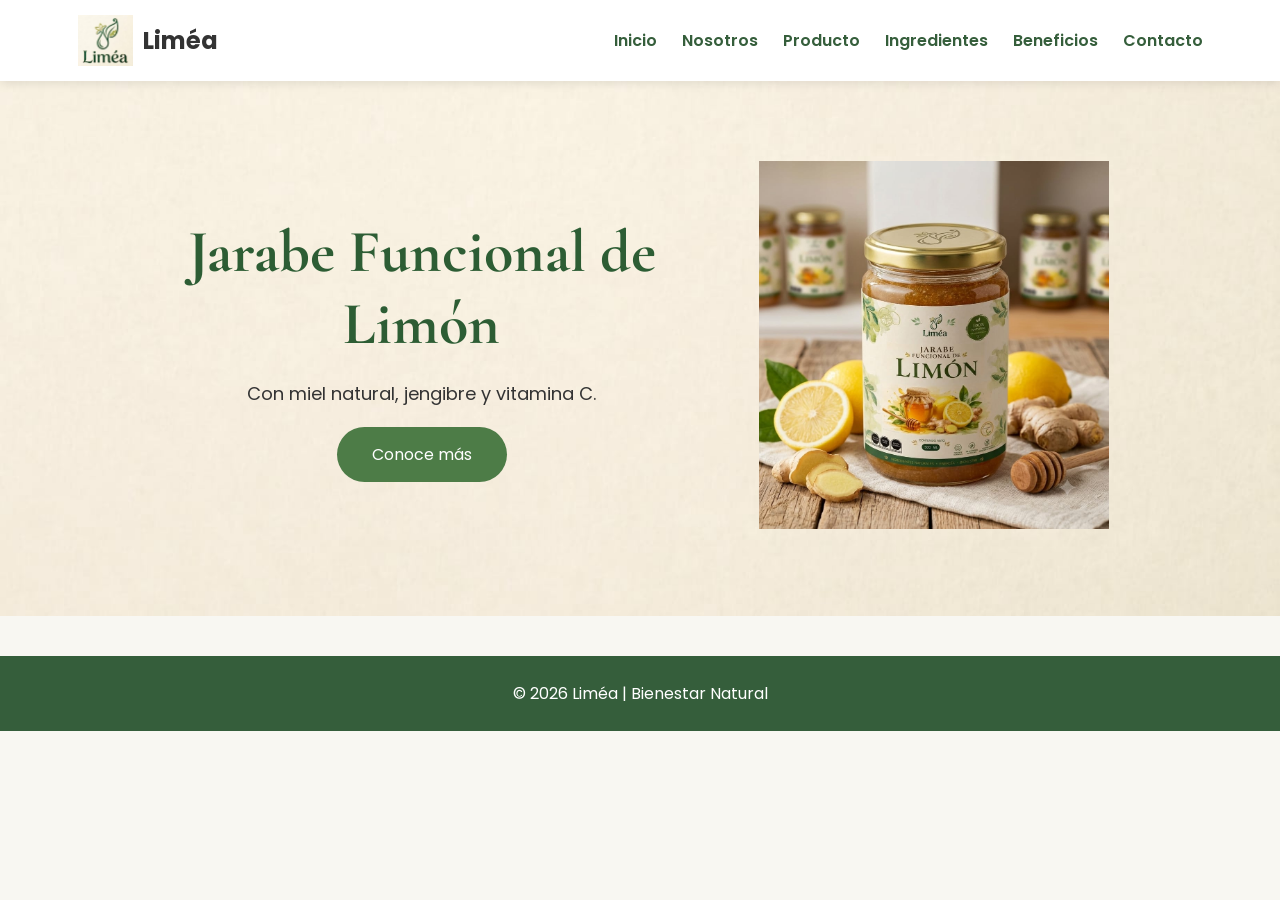
==== index.html @ 43822398 "Add files via upload" ====
<!DOCTYPE html>
<html lang="es">

<head>

<meta charset="UTF-8">
<meta name="viewport" content="width=device-width, initial-scale=1.0">

<title>Liméa | Bienvenido</title>

<link rel="stylesheet" href="style.css">

<link href="https://fonts.googleapis.com/css2?family=Poppins:wght@300;400;600&family=Cormorant+Garamond:wght@700&display=swap" rel="stylesheet">

</head>
<body>

<header>

<nav>

<div class="logo">

<img src="img/logo.jpeg" alt="Logo Liméa">

<h2>Liméa</h2>

</div>
<div class="menu-icon" onclick="toggleMenu()">
&#9776;
</div>
<ul>

<li><a href="index.html">Inicio</a></li>

<li><a href="nosotros.html">Nosotros</a></li>

<li><a href="producto.html">Producto</a></li>

<li><a href="ingredientes.html">Ingredientes</a></li>

<li><a href="beneficio.html">Beneficios</a></li>

<li><a href="contaco.html">Contacto</a></li>

</ul>

</nav>


</header>

<section class="hero">

<div class="texto">

<h1>Jarabe Funcional de Limón</h1>

<p>

Con miel natural, jengibre y vitamina C.

</p>

<a href="nosotros.html" class="boton">

Conoce más

</a>

</div>

<div>

<img src="img/jarabe.jpeg" class="botella" alt="Jarabe Liméa">

</div>

</section>

<footer>

<p>

© 2026 Liméa | Bienestar Natural

</p>

</footer>

<script src="script.js"></script>

</body>

</html>
---- style.css ----
*{
margin:0;
padding:0;
box-sizing:border-box;
}

body{
font-family:'Poppins',sans-serif;
background:#f8f7f2;
color:#333;
}

header{
background:white;
position:sticky;
top:0;
box-shadow:0 2px 10px rgba(0,0,0,.1);
padding:15px;
}

nav{
display:flex;
justify-content:space-between;
align-items:center;
width:90%;
margin:auto;
}

.logo{
display:flex;
align-items:center;
gap:10px;
}

.logo img{
width:55px;
}

nav ul{
display:flex;
list-style:none;
gap:25px;
}

nav a{
text-decoration:none;
color:#355e3b;
font-weight:600;
}

.hero{
display:flex;
justify-content:space-around;
align-items:center;
padding:80px 10%;
background-image:url("img/fondo.jpeg");
background-size:cover;
background-position:center;
}

.texto{
max-width:500px;
}

.texto h1{
font-family:'Cormorant Garamond',serif;
font-size:60px;
color:#2d5d34;
}

.texto p{
margin:20px 0;
font-size:18px;
}

.boton{
display:inline-block;
background:#4d7c47;
color:white;
padding:15px 35px;
border-radius:40px;
text-decoration:none;
transition:.3s;
}

.boton:hover{
background:#2d5d34;
transform:scale(1.05);
}

.botella{
width:350px;
}

section{
padding:70px 10%;
text-align:center;
animation:aparecer 1s;
}

.cards{
display:flex;
justify-content:center;
gap:25px;
flex-wrap:wrap;
margin-top:30px;
}

.card{
background:white;
padding:25px;
width:220px;
border-radius:15px;
box-shadow:0 5px 15px rgba(0,0,0,.1);
transition:.3s;
}

.card:hover{
transform:translateY(-8px);
}

table{
margin:auto;
border-collapse:collapse;
margin-top:25px;
}

th,td{
border:1px solid #ccc;
padding:15px 20px;
}

footer{
background:#355e3b;
color:white;
text-align:center;
padding:25px;
margin-top:40px;
}

@keyframes aparecer{
from{
opacity:0;
transform:translateY(40px);
}
to{
opacity:1;
transform:translateY(0);
}
}
.ingredientes{
display:flex;
justify-content:center;
gap:35px;
flex-wrap:wrap;
margin-top:50px;
}

.item{
background:white;
width:230px;
padding:25px;
border-radius:18px;
box-shadow:0 5px 15px rgba(0,0,0,.1);
transition:.3s;
text-align:center;
}

.item:hover{
transform:translateY(-10px);
}

.item img{
width:140px;
height:140px;
object-fit:cover;
border-radius:50%;
margin-bottom:15px;
border:4px solid #d9e8d4;
}

.item h3{
color:#2d5d34;
margin-bottom:10px;
}
.formulario{

max-width:600px;

margin:auto;

display:flex;

flex-direction:column;

gap:20px;

margin-top:40px;

}

.formulario input,
.formulario textarea{

padding:15px;

border-radius:10px;

border:1px solid #ccc;

font-size:16px;

font-family:Poppins,sans-serif;

}

.formulario button{

border:none;

cursor:pointer;

}

.qr{

width:220px;

margin-top:20px;

border-radius:15px;

box-shadow:0 5px 15px rgba(0,0,0,.15);

}
/* ===== MENÚ RESPONSIVO ===== */

.menu-icon{

display:none;

font-size:32px;

cursor:pointer;

color:#355e3b;

font-weight:bold;

}

@media(max-width:768px){

nav{

flex-wrap:wrap;

}

.menu-icon{

display:block;

}

nav ul{

display:none;

width:100%;

flex-direction:column;

text-align:center;

margin-top:20px;

gap:18px;

}

nav ul.activo{

display:flex;

}

.hero{

flex-direction:column;

text-align:center;

}

.texto h1{

font-size:42px;

}

.botella{

width:260px;

margin-top:40px;

}

.cards{

flex-direction:column;

align-items:center;

}

.ingredientes{

flex-direction:column;

align-items:center;

}

}
/* ===== MENÚ PARA CELULAR ===== */

.menu-icon{
    display:none;
    font-size:32px;
    cursor:pointer;
    color:#355e3b;
    font-weight:bold;
}

@media (max-width:768px){

    nav{
        display:flex;
        justify-content:space-between;
        align-items:center;
        flex-wrap:wrap;
    }

    .menu-icon{
        display:block;
    }

    nav ul{
        display:none;
        flex-direction:column;
        width:100%;
        background:white;
        margin-top:15px;
        padding:15px 0;
        text-align:center;
    }

    nav ul.activo{
        display:flex;
    }

    nav ul li{
        margin:12px 0;
    }
}
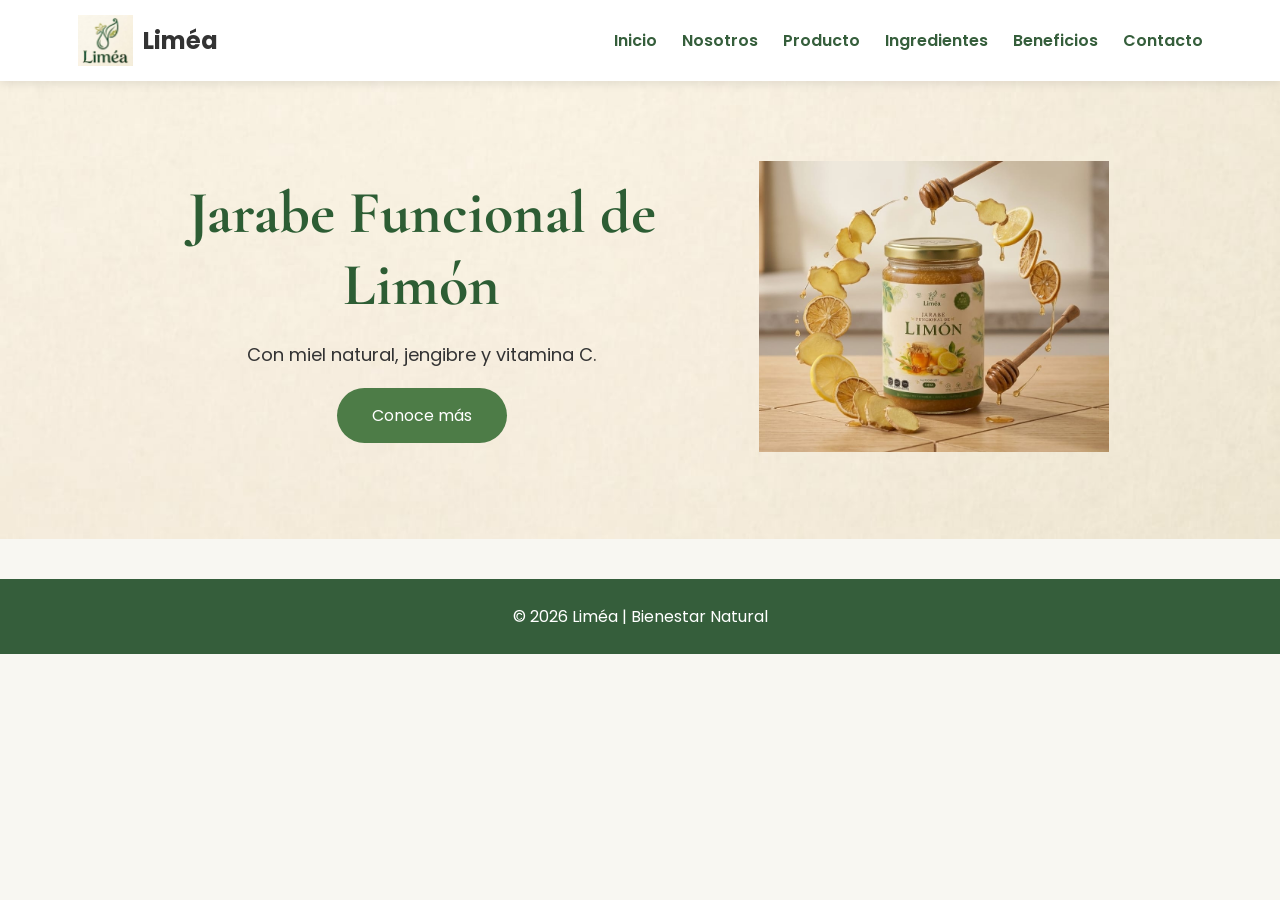
==== commit 90e1ee90: "Add files via upload" ====
--- a/index.html
+++ b/index.html
@@ -9,6 +9,7 @@
 <title>Liméa | Bienvenido</title>
 
 <link rel="stylesheet" href="style.css">
+<link rel="icon" type="image/png" href="img/logo.jpeg">
 
 <link href="https://fonts.googleapis.com/css2?family=Poppins:wght@300;400;600&family=Cormorant+Garamond:wght@700&display=swap" rel="stylesheet">
 
@@ -72,7 +73,7 @@
 
 <div>
 
-<img src="img/jarabe.jpeg" class="botella" alt="Jarabe Liméa">
+<img src="img/portada.jpeg" class="botella" alt="Jarabe Liméa">
 
 </div>
 
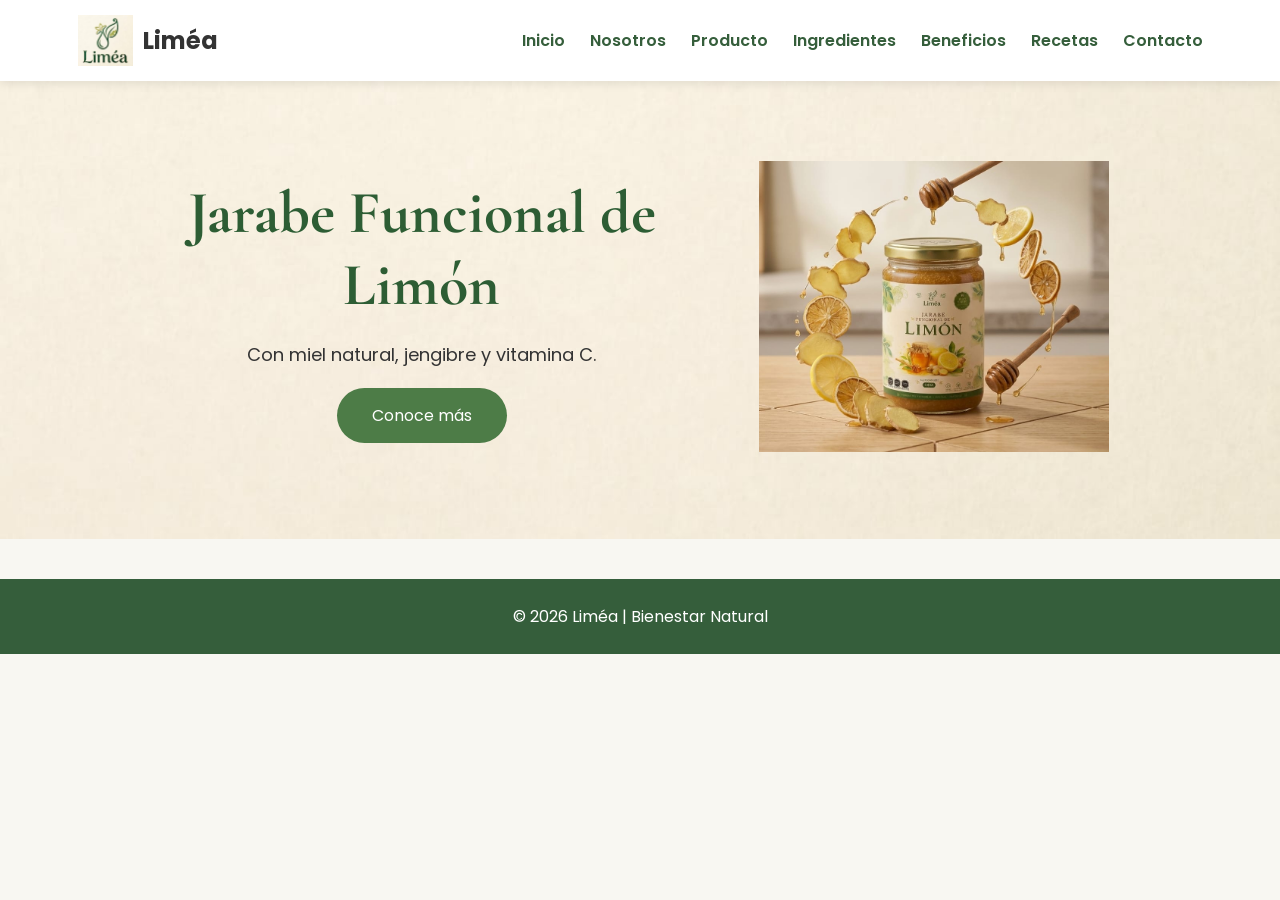
==== commit 7dc2aa73: "Add files via upload" ====
--- a/index.html
+++ b/index.html
@@ -41,6 +41,8 @@
 <li><a href="ingredientes.html">Ingredientes</a></li>
 
 <li><a href="beneficio.html">Beneficios</a></li>
+
+<li><a href="recetas.html">Recetas</a></li>
 
 <li><a href="contaco.html">Contacto</a></li>
 
--- a/style.css
+++ b/style.css
@@ -364,4 +364,410 @@
     nav ul li{
         margin:12px 0;
     }
+}
+/*=========================
+      RECETAS LIMÉA
+=========================*/
+
+.recetas-hero{
+background:linear-gradient(rgba(248,247,242,.80),rgba(248,247,242,.80)),
+url("img/fondo.jpeg");
+background-size:cover;
+background-position:center;
+}
+
+.recetas-titulo{
+
+font-family:'Cormorant Garamond',serif;
+
+font-size:48px;
+
+color:#355e3b;
+
+text-align:center;
+
+margin-bottom:15px;
+
+}
+
+.recetas-subtitulo{
+
+text-align:center;
+
+max-width:700px;
+
+margin:auto;
+
+margin-bottom:45px;
+
+font-size:18px;
+
+color:#666;
+
+line-height:1.8;
+
+}
+
+.recetas{
+
+display:flex;
+
+justify-content:center;
+
+flex-wrap:wrap;
+
+gap:35px;
+
+margin-top:40px;
+
+}
+
+.receta{
+
+width:340px;
+
+background:white;
+
+border-radius:22px;
+
+overflow:hidden;
+
+box-shadow:0 10px 25px rgba(0,0,0,.12);
+
+transition:.4s;
+
+}
+
+.receta:hover{
+
+transform:translateY(-12px);
+
+box-shadow:0 18px 35px rgba(0,0,0,.18);
+
+}
+
+.receta img{
+
+width:100%;
+
+height:220px;
+
+object-fit:cover;
+
+transition:.4s;
+
+}
+
+.receta:hover img{
+
+transform:scale(1.08);
+
+}
+
+.contenido-receta{
+
+padding:22px;
+
+}
+
+.contenido-receta h3{
+
+font-family:'Cormorant Garamond',serif;
+
+font-size:30px;
+
+color:#355e3b;
+
+margin-bottom:15px;
+
+}
+
+.info{
+
+display:flex;
+
+justify-content:space-between;
+
+margin-bottom:18px;
+
+font-size:15px;
+
+font-weight:600;
+
+}
+
+.facil{
+
+background:#dff5de;
+
+padding:6px 14px;
+
+border-radius:25px;
+
+color:#2c7a30;
+
+}
+
+.intermedio{
+
+background:#fff2cf;
+
+padding:6px 14px;
+
+border-radius:25px;
+
+color:#b7791f;
+
+}
+
+.tip{
+
+margin-top:20px;
+
+padding:15px;
+
+background:#eef6ea;
+
+border-left:5px solid #4d7c47;
+
+border-radius:12px;
+
+line-height:1.7;
+
+color:#355e3b;
+
+}
+
+.boton-receta{
+
+display:block;
+
+margin-top:22px;
+
+background:#4d7c47;
+
+color:white;
+
+text-decoration:none;
+
+text-align:center;
+
+padding:14px;
+
+border-radius:40px;
+
+transition:.3s;
+
+font-weight:600;
+
+}
+
+.boton-receta:hover{
+
+background:#355e3b;
+
+transform:scale(1.05);
+
+}
+
+.modal{
+
+display:none;
+
+position:fixed;
+
+left:0;
+
+top:0;
+
+width:100%;
+
+height:100%;
+
+background:rgba(0,0,0,.65);
+
+z-index:999;
+
+overflow:auto;
+
+}
+
+.modal-contenido{
+
+background:white;
+
+width:90%;
+
+max-width:700px;
+
+margin:60px auto;
+
+padding:35px;
+
+border-radius:22px;
+
+position:relative;
+
+animation:aparecer .4s;
+
+}
+
+.cerrar{
+
+position:absolute;
+
+right:25px;
+
+top:15px;
+
+font-size:35px;
+
+cursor:pointer;
+
+color:#355e3b;
+
+}
+
+.cerrar:hover{
+
+color:#d62828;
+
+}
+
+.modal h2{
+
+font-family:'Cormorant Garamond',serif;
+
+color:#355e3b;
+
+font-size:40px;
+
+margin-bottom:20px;
+
+}
+
+.modal h3{
+
+margin-top:20px;
+
+color:#355e3b;
+
+}
+
+.modal ul{
+
+margin-left:25px;
+
+line-height:2;
+
+}
+
+.modal p{
+
+line-height:1.8;
+
+}
+
+.cta-recetas{
+
+background:#355e3b;
+
+color:white;
+
+padding:90px 10%;
+
+text-align:center;
+
+margin-top:80px;
+
+}
+
+.cta-recetas h2{
+
+font-family:'Cormorant Garamond',serif;
+
+font-size:46px;
+
+color:white;
+
+margin-bottom:20px;
+
+}
+
+.cta-recetas p{
+
+max-width:700px;
+
+margin:auto;
+
+margin-bottom:35px;
+
+font-size:18px;
+
+line-height:1.8;
+
+}
+
+@media(max-width:768px){
+
+.recetas{
+
+flex-direction:column;
+
+align-items:center;
+
+}
+
+.receta{
+
+width:95%;
+
+}
+
+.recetas-titulo{
+
+font-size:36px;
+
+}
+
+.recetas-subtitulo{
+
+font-size:16px;
+
+}
+
+.contenido-receta h3{
+
+font-size:24px;
+
+}
+
+.info{
+
+flex-direction:column;
+
+gap:8px;
+
+}
+
+.modal-contenido{
+
+width:95%;
+
+padding:25px;
+
+}
+
+.modal h2{
+
+font-size:30px;
+
+}
+
+.cta-recetas h2{
+
+font-size:34px;
+
+}
+
 }
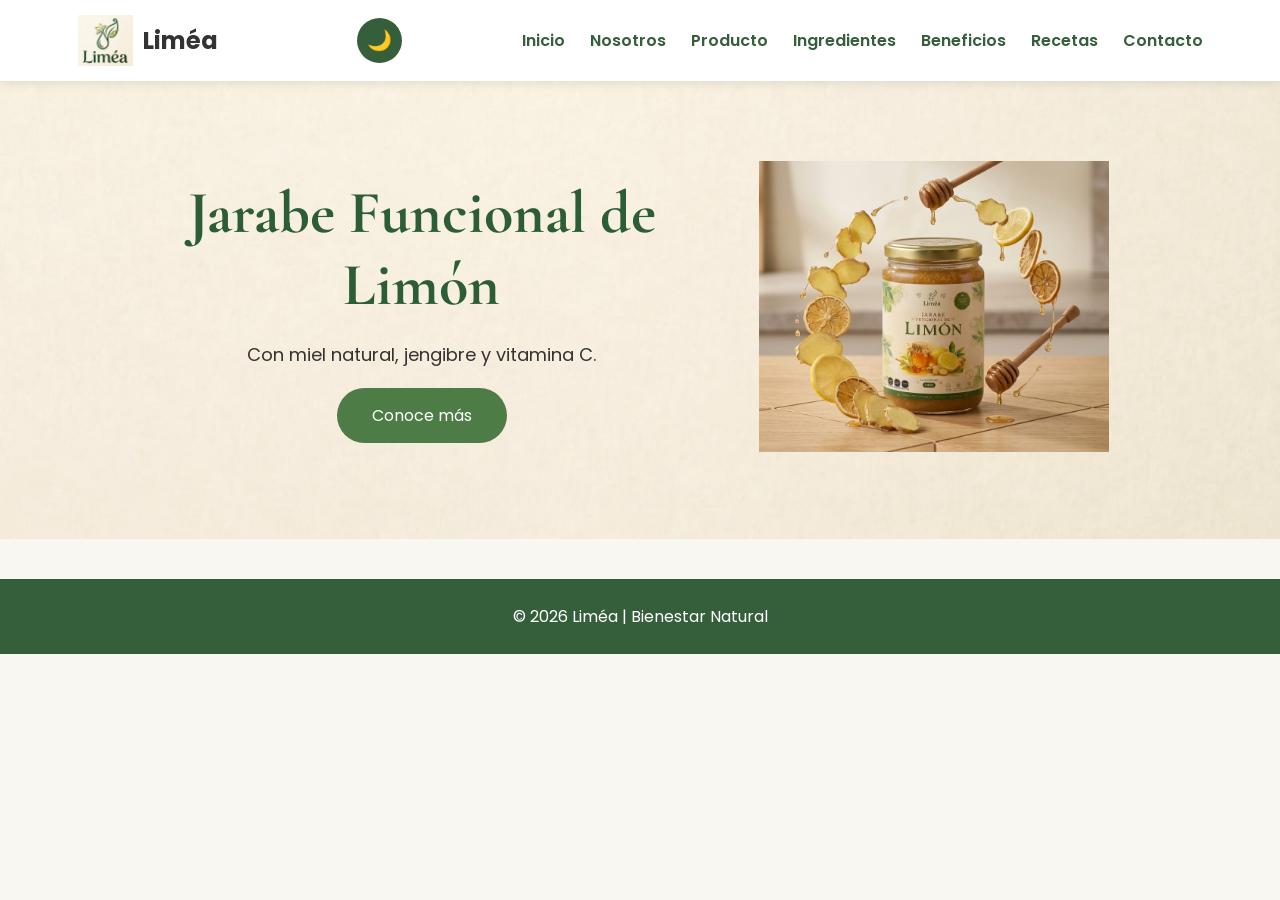
==== commit 0e25b645: "Add files via upload" ====
--- a/index.html
+++ b/index.html
@@ -30,6 +30,7 @@
 <div class="menu-icon" onclick="toggleMenu()">
 &#9776;
 </div>
+<button id="modoOscuro">🌙</button>
 <ul>
 
 <li><a href="index.html">Inicio</a></li>
--- a/style.css
+++ b/style.css
@@ -770,4 +770,61 @@
 
 }
 
+}
+/* ===== BOTÓN MODO OSCURO ===== */
+
+#modoOscuro{
+    background:#355e3b;
+    color:white;
+    border:none;
+    width:45px;
+    height:45px;
+    border-radius:50%;
+    cursor:pointer;
+    font-size:20px;
+    margin-left:20px;
+    transition:0.3s;
+}
+
+#modoOscuro:hover{
+    background:#2d4d2e;
+    transform:scale(1.1);
+}
+
+/* ===== MODO OSCURO ===== */
+
+.dark-mode{
+    background:#1f1f1f;
+    color:white;
+}
+
+.dark-mode header{
+    background:#2b2b2b;
+}
+
+.dark-mode nav{
+    background:#2b2b2b;
+}
+
+.dark-mode section{
+    background:#1f1f1f;
+}
+
+.dark-mode footer{
+    background:#111;
+}
+
+.dark-mode h1,
+.dark-mode h2,
+.dark-mode h3,
+.dark-mode p,
+.dark-mode a{
+    color:white;
+}
+
+.dark-mode .card,
+.dark-mode .item,
+.dark-mode .receta{
+    background:#333;
+    color:white;
 }
